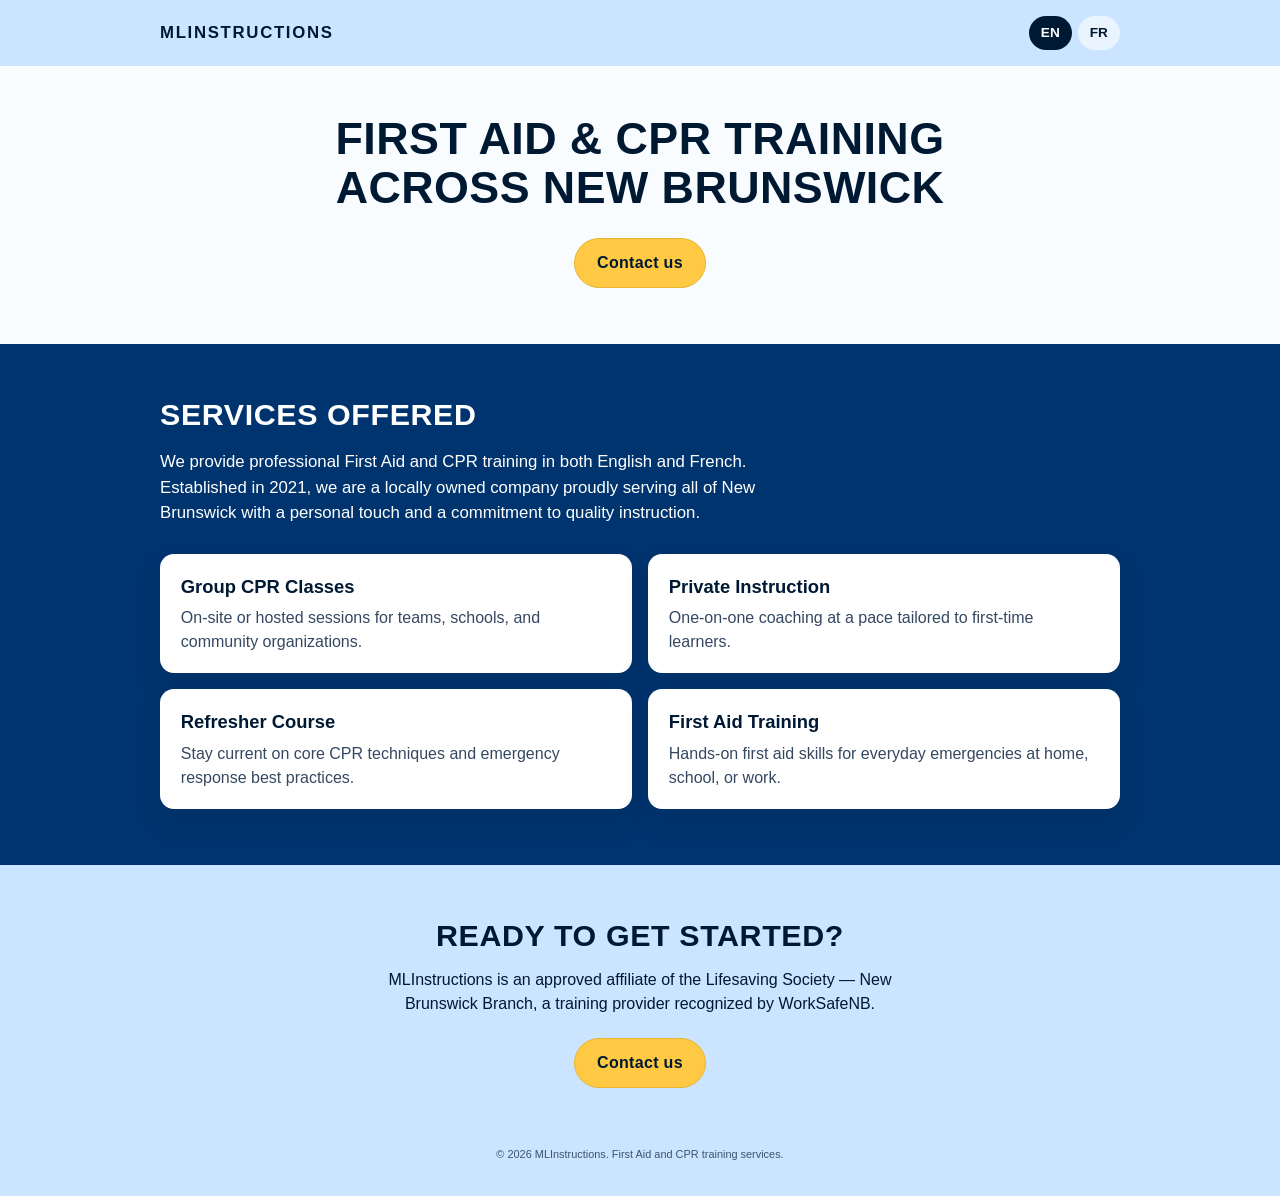
==== en/index.html @ 65a74ad9 "updates" ====
<!doctype html>
<html lang="en">
  <head>
    <meta charset="UTF-8" />
    <meta name="viewport" content="width=device-width, initial-scale=1.0" />
    <title>First Aid & CPR Training in New Brunswick | MLInstructions</title>
    <meta name="description" content="Professional First Aid and CPR training in English and French, serving all of New Brunswick. Approved affiliate of the Lifesaving Society — New Brunswick Branch." />
    <link rel="alternate" hreflang="en" href="https://mlinstructions.ca/en/" />
    <link rel="alternate" hreflang="fr" href="https://mlinstructions.ca/fr/" />
    <link rel="alternate" hreflang="x-default" href="https://mlinstructions.ca/" />
    <link rel="canonical" href="https://mlinstructions.ca/en/" />
    <meta name="theme-color" content="#00346E" />
    <meta property="og:type" content="website" />
    <meta property="og:title" content="First Aid & CPR Training in New Brunswick | MLInstructions" />
    <meta property="og:description" content="Professional First Aid and CPR training in English and French, serving all of New Brunswick. Approved affiliate of the Lifesaving Society — New Brunswick Branch." />
    <meta property="og:url" content="https://mlinstructions.ca/en/" />
    <meta property="og:locale" content="en_CA" />
    <meta property="og:locale:alternate" content="fr_CA" />
    <meta name="twitter:card" content="summary" />
    <link rel="icon" href="data:image/svg+xml,%3Csvg xmlns='http://www.w3.org/2000/svg' viewBox='0 0 16 16'%3E%3Crect width='16' height='16' rx='3' fill='%2300346E'/%3E%3Cpath d='M8 4v8M4 8h8' stroke='%23FFC943' stroke-width='2.4' stroke-linecap='round'/%3E%3C/svg%3E" />
    <style>
      :root {
        --nav-bg: #CBE4FF;
        --hero-bg: #F9FCFF;
        --main-bg: #00346E;
        --cta-bg: #CBE4FF;
        --card-bg: #ffffff;
        --text-dark: #001933;
        --text-muted: #344862;
        --text-on-dark: #ffffff;
        --text-on-dark-muted: #d6e4f5;
        --pill-bg: #FFC943;
        --pill-bg-hover: #ffd66b;
        --pill-text: #001933;
        --border-soft: #b6d4f2;
        --shadow-card: 0 14px 28px rgba(0, 25, 51, 0.12);
      }

      * { box-sizing: border-box; }
      html, body { margin: 0; padding: 0; }

      body {
        font-family: "Avenir Next", "Trebuchet MS", "Segoe UI", sans-serif;
        color: var(--text-dark);
        background: var(--hero-bg);
        line-height: 1.5;
      }

      a:focus-visible, button:focus-visible {
        outline: 3px solid #0d64d6;
        outline-offset: 3px;
      }

      .skip-link {
        position: absolute;
        left: 1rem;
        top: -4rem;
        z-index: 1000;
        background: #ffffff;
        color: var(--text-dark);
        border: 2px solid var(--main-bg);
        border-radius: 10px;
        padding: 0.6rem 0.8rem;
        text-decoration: none;
        font-weight: 700;
      }
      .skip-link:focus-visible { top: 1rem; }

      .container {
        width: min(100% - 2rem, 960px);
        margin: 0 auto;
      }

      /* --- Header band --- */
      .site-header {
        background: var(--nav-bg);
      }
      .site-header__inner {
        display: flex;
        justify-content: space-between;
        align-items: center;
        padding: 1rem 0;
        gap: 0.8rem;
        flex-wrap: wrap;
      }
      .brand {
        font-size: 1.05rem;
        font-weight: 800;
        letter-spacing: 0.1em;
        text-transform: uppercase;
        color: var(--text-dark);
      }
      .lang-switch {
        display: flex;
        gap: 0.35rem;
      }
      .lang-link {
        text-decoration: none;
        color: var(--text-dark);
        border: 1px solid transparent;
        border-radius: 999px;
        padding: 0.35rem 0.7rem;
        font-size: 0.85rem;
        font-weight: 700;
        background: rgba(255, 255, 255, 0.6);
      }
      .lang-link[aria-current="page"] {
        background: var(--text-dark);
        color: #ffffff;
      }

      /* --- Hero band --- */
      .hero {
        background: var(--hero-bg);
      }
      .hero__inner {
        display: flex;
        flex-direction: column;
        align-items: center;
        text-align: center;
        padding: 3rem 0 3.5rem;
      }
      .hero h1 {
        margin: 0 0 1.6rem;
        color: var(--text-dark);
        font-size: clamp(1.7rem, 4vw, 2.8rem);
        line-height: 1.1;
        text-transform: uppercase;
        letter-spacing: 0.01em;
        max-width: 30ch;
      }

      /* --- Main (services) band --- */
      .services {
        background: var(--main-bg);
        color: var(--text-on-dark);
      }
      .services__inner {
        padding: 3rem 0 3.5rem;
      }
      .services__title {
        margin: 0 0 0.75rem;
        color: var(--text-on-dark);
        font-size: clamp(1.4rem, 3vw, 1.9rem);
        letter-spacing: 0.02em;
        text-transform: uppercase;
      }
      .services__intro {
        margin: 0 0 1.8rem;
        color: var(--text-on-dark);
        font-size: 1.05rem;
        max-width: 70ch;
      }
      .card-stack {
        display: grid;
        grid-template-columns: repeat(2, minmax(0, 1fr));
        gap: 1rem;
      }
      .card {
        background: var(--card-bg);
        color: var(--text-dark);
        border-radius: 14px;
        padding: 1.2rem 1.3rem;
        box-shadow: var(--shadow-card);
        height: 100%;
      }
      .card h2 {
        margin: 0 0 0.35rem;
        font-size: 1.15rem;
        color: var(--text-dark);
      }
      .card p {
        margin: 0;
        color: var(--text-muted);
      }

      /* --- Footer CTA band --- */
      .cta {
        background: var(--cta-bg);
      }
      .cta__inner {
        display: flex;
        flex-direction: column;
        align-items: center;
        text-align: center;
        padding: 3rem 0 2rem;
      }
      .cta h2 {
        margin: 0 0 0.6rem;
        color: var(--text-dark);
        text-transform: uppercase;
        letter-spacing: 0.02em;
        font-size: clamp(1.4rem, 3vw, 1.9rem);
      }
      .cta p {
        margin: 0 0 1.4rem;
        color: var(--text-dark);
        max-width: 60ch;
      }
      .cta .copyright {
        margin: 3.5rem 0 0;
        font-size: 0.82rem;
        color: var(--text-dark);
        opacity: 0.7;
      }

      /* --- Pill CTA button --- */
      .pill-cta {
        display: inline-block;
        text-decoration: none;
        background: var(--pill-bg);
        color: var(--pill-text);
        border: 1px solid #e6b432;
        border-radius: 999px;
        padding: 0.75rem 1.4rem;
        font-weight: 800;
        letter-spacing: 0.02em;
        transition: background 0.18s ease, transform 0.18s ease;
      }
      .pill-cta:hover {
        background: var(--pill-bg-hover);
        transform: translateY(-1px);
      }

      @media (prefers-reduced-motion: reduce) {
        *, *::before, *::after {
          animation: none !important;
          transition: none !important;
          scroll-behavior: auto !important;
        }
      }

      @media (max-width: 800px) {
        .site-header__inner { justify-content: space-between; }
        .card-stack { grid-template-columns: 1fr; }
        .hero__inner, .services__inner, .cta__inner { padding-top: 2.2rem; padding-bottom: 2.4rem; }
      }
    </style>
    <script type="application/ld+json">
    {
      "@context": "https://schema.org",
      "@type": ["EducationalOrganization", "LocalBusiness"],
      "name": "MLInstructions",
      "url": "https://mlinstructions.ca/",
      "description": "Professional First Aid and CPR training in English and French, serving all of New Brunswick.",
      "email": "madeleine@mlinstructions.ca",
      "foundingDate": "2021",
      "areaServed": {"@type": "AdministrativeArea", "name": "New Brunswick"},
      "memberOf": {
        "@type": "Organization",
        "name": "Lifesaving Society — New Brunswick Branch"
      },
      "hasOfferCatalog": {
        "@type": "OfferCatalog",
        "name": "First Aid and CPR Training Services",
        "itemListElement": [
          {"@type": "Offer", "itemOffered": {"@type": "Course", "name": "Group CPR Classes"}},
          {"@type": "Offer", "itemOffered": {"@type": "Course", "name": "Private Instruction"}},
          {"@type": "Offer", "itemOffered": {"@type": "Course", "name": "Refresher Course"}},
          {"@type": "Offer", "itemOffered": {"@type": "Course", "name": "First Aid Training"}}
        ]
      }
    }
    </script>
  </head>
  <body>
    <a class="skip-link" href="#main-content">Skip to main content</a>

    <header class="site-header">
      <div class="container site-header__inner">
        <div class="brand">MLINSTRUCTIONS</div>
        <nav class="lang-switch" aria-label="Language selector">
          <a class="lang-link" href="/en/" hreflang="en" lang="en" aria-current="page">EN</a>
          <a class="lang-link" href="/fr/" hreflang="fr" lang="fr">FR</a>
        </nav>
      </div>
    </header>

    <main id="main-content">
      <section class="hero" aria-labelledby="hero-title">
        <div class="container hero__inner">
          <h1 id="hero-title">First Aid &amp; CPR Training Across New Brunswick</h1>
          <a class="pill-cta" href="mailto:madeleine@mlinstructions.ca?subject=First%20Aid%20%26%20CPR%20Training%20Inquiry">Contact us</a>
        </div>
      </section>

      <section class="services" aria-labelledby="services-title">
        <div class="container services__inner">
          <h2 id="services-title" class="services__title">Services offered</h2>
          <p class="services__intro">
            We provide professional First Aid and CPR training in both English and French. Established in 2021, we are a locally owned company proudly serving all of New Brunswick with a personal touch and a commitment to quality instruction.
          </p>
          <div class="card-stack">
            <article class="card">
              <h2>Group CPR Classes</h2>
              <p>On-site or hosted sessions for teams, schools, and community organizations.</p>
            </article>
            <article class="card">
              <h2>Private Instruction</h2>
              <p>One-on-one coaching at a pace tailored to first-time learners.</p>
            </article>
            <article class="card">
              <h2>Refresher Course</h2>
              <p>Stay current on core CPR techniques and emergency response best practices.</p>
            </article>
            <article class="card">
              <h2>First Aid Training</h2>
              <p>Hands-on first aid skills for everyday emergencies at home, school, or work.</p>
            </article>
          </div>
        </div>
      </section>

      <section class="cta" aria-labelledby="cta-title">
        <div class="container cta__inner">
          <h2 id="cta-title">Ready to get started?</h2>
          <p>
            MLInstructions is an approved affiliate of the Lifesaving Society &mdash; New Brunswick Branch, a training provider recognized by WorkSafeNB.
          </p>
          <a class="pill-cta" href="mailto:madeleine@mlinstructions.ca?subject=First%20Aid%20%26%20CPR%20Training%20Inquiry">Contact us</a>
          <p class="copyright"><small>&copy; <span id="year">2026</span> MLInstructions. First Aid and CPR training services.</small></p>
        </div>
      </section>
    </main>

    <script>
      var y = document.getElementById('year');
      if (y) y.textContent = String(new Date().getFullYear());
    </script>
  </body>
</html>
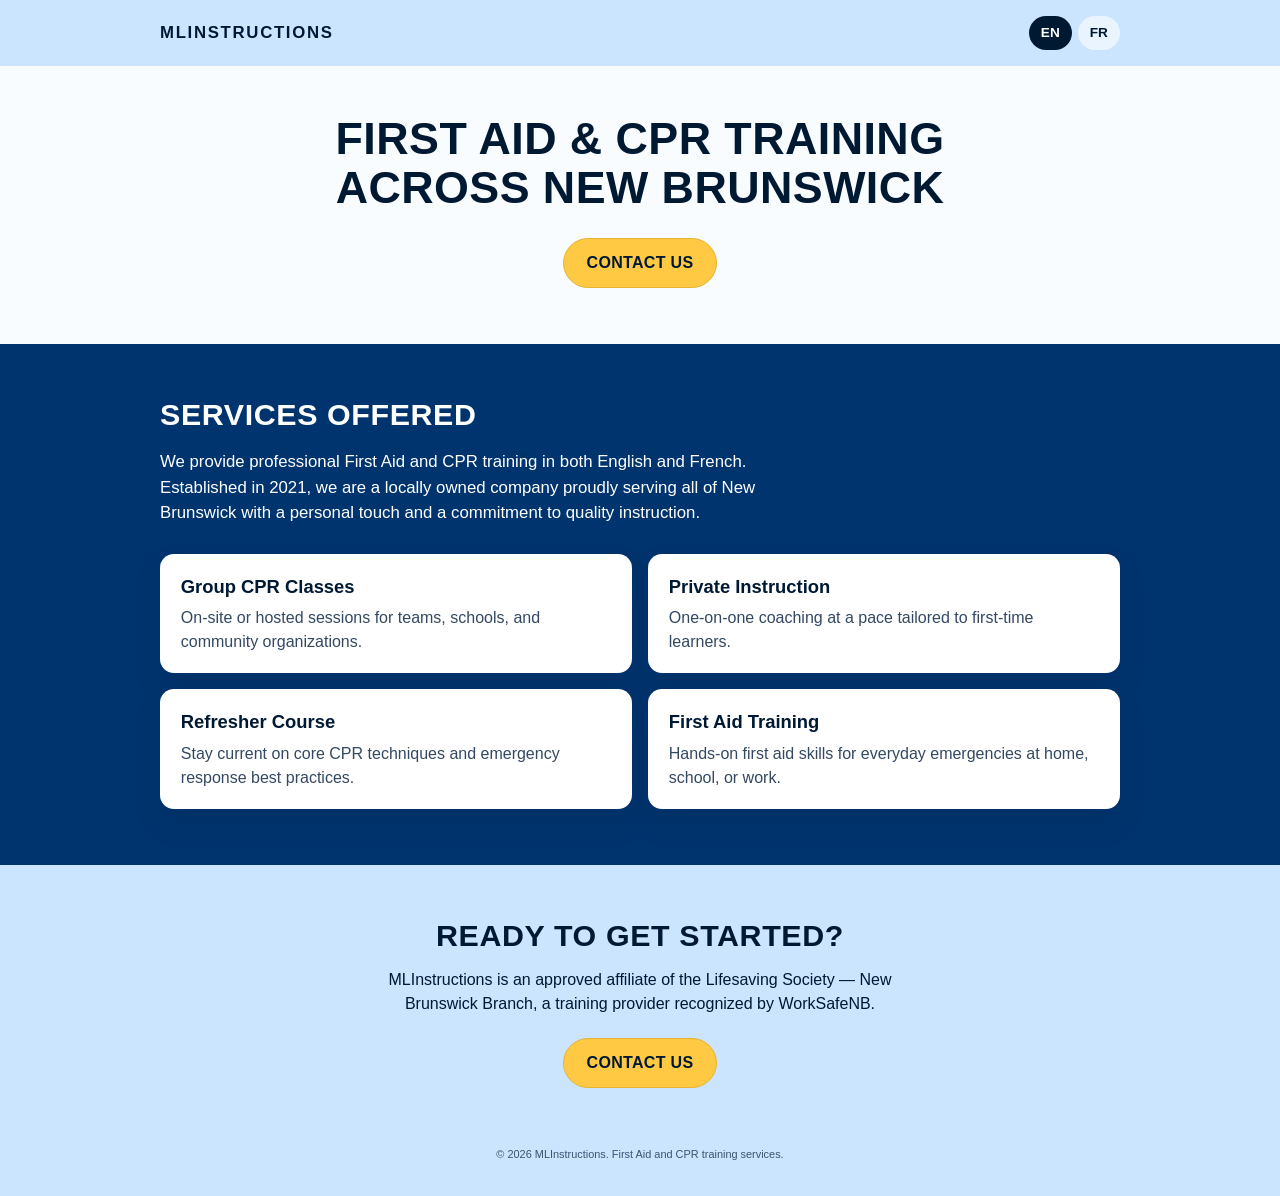
==== commit 2b77cab7: "more" ====
--- a/en/index.html
+++ b/en/index.html
@@ -280,7 +280,7 @@
       <section class="hero" aria-labelledby="hero-title">
         <div class="container hero__inner">
           <h1 id="hero-title">First Aid &amp; CPR Training Across New Brunswick</h1>
-          <a class="pill-cta" href="mailto:madeleine@mlinstructions.ca?subject=First%20Aid%20%26%20CPR%20Training%20Inquiry">Contact us</a>
+          <a class="pill-cta" href="mailto:madeleine@mlinstructions.ca?subject=First%20Aid%20%26%20CPR%20Training%20Inquiry">CONTACT US</a>
         </div>
       </section>
 
@@ -317,7 +317,7 @@
           <p>
             MLInstructions is an approved affiliate of the Lifesaving Society &mdash; New Brunswick Branch, a training provider recognized by WorkSafeNB.
           </p>
-          <a class="pill-cta" href="mailto:madeleine@mlinstructions.ca?subject=First%20Aid%20%26%20CPR%20Training%20Inquiry">Contact us</a>
+          <a class="pill-cta" href="mailto:madeleine@mlinstructions.ca?subject=First%20Aid%20%26%20CPR%20Training%20Inquiry">CONTACT US</a>
           <p class="copyright"><small>&copy; <span id="year">2026</span> MLInstructions. First Aid and CPR training services.</small></p>
         </div>
       </section>
